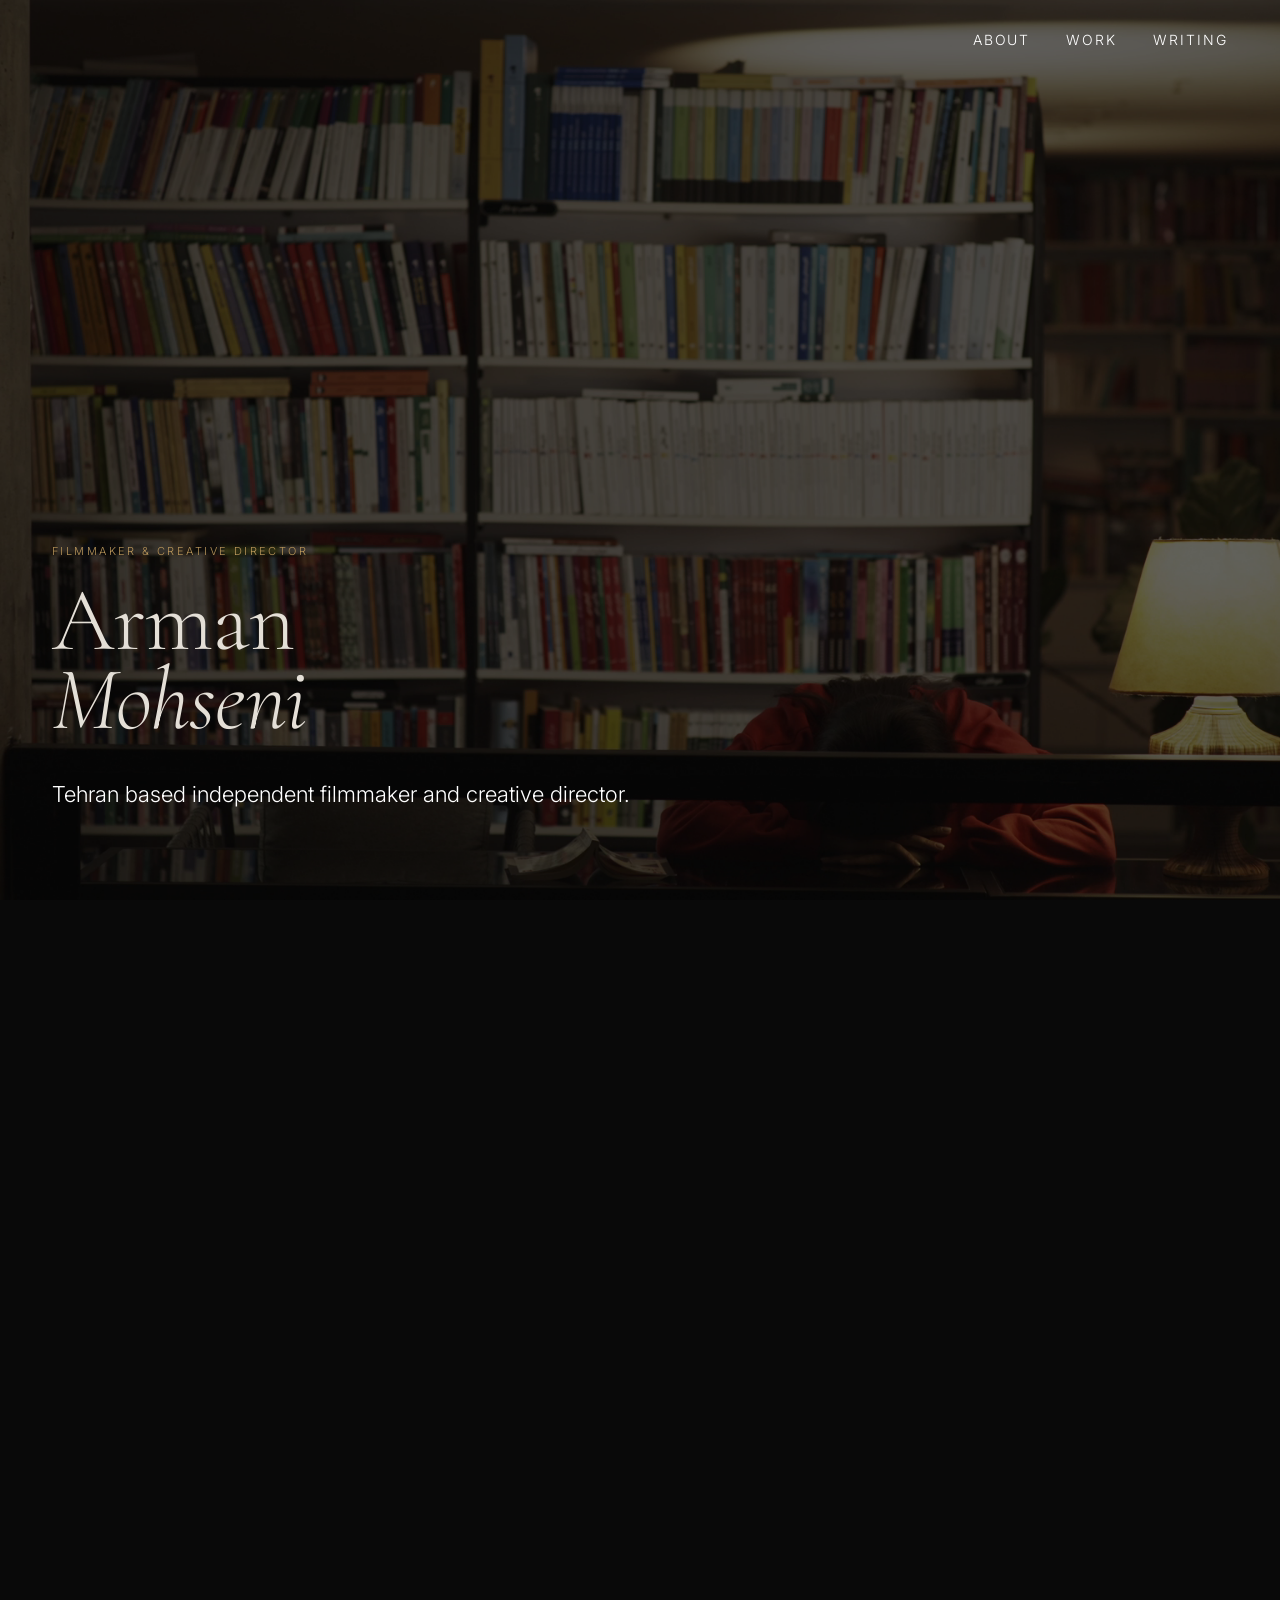
==== index.html @ c13696bd "Temporary portfolio preview (same look as WP theme)" ====
<!DOCTYPE html>
<html lang="en">
<head>
  <meta charset="UTF-8" />
  <meta name="viewport" content="width=device-width, initial-scale=1.0" />
  <title>Arman Mohseni</title>
  <link rel="preconnect" href="https://fonts.googleapis.com" />
  <link href="https://fonts.googleapis.com/css2?family=Cormorant+Garamond:ital,wght@0,300;0,400;1,300;1,400&family=Inter:wght@300;400&display=swap" rel="stylesheet" />
  <link rel="stylesheet" href="style.css">
</head>
<body>

  <!-- NAV -->
  <nav>
   <a class='nav-logo' href='/' id='home-link'>Home</a>
    <ul class="nav-links">
      <li><a href="#about">About</a></li>
      <li><a href="#work">Work</a></li>
      <li><a href="https://fleetingdigital.substack.com/" target="_blank">Writing</a></li>
    </ul>
  </nav>

  <!-- HERO -->
  <header class="hero">
    <p class="hero-eyebrow">Filmmaker &amp; Creative Director</p>
    <h1 class="hero-name">Arman<br><em>Mohseni</em></h1>
    <p class="hero-sub"> Tehran based independent filmmaker and creative director. </p>
  </header>

  <hr class="divider" />

  <!-- ABOUT -->
  <section id="about">
  <p class="section-label">About</p>
  <div class="about-inner">
    <div class="about-left">
      <p class="about-text reveal">
        Arman Mohseni (Tehran, 1997) is an Iranian filmmaker whose works explore themes of memory, uncertainty, and collective anxiety. His films often drift between the real and the imagined, reflecting a quiet disorientation that echoes both personal and societal unease. Alongside his film work, he directs for brands and artists seeking a similar visual language.
      </p>
      <div class="about-details reveal">
        <div>
          <p class="detail-label">Based</p>
          <p class="detail-value">Tehran</p>
        </div>
        <div>
          <p class="detail-label">Disciplines</p>
          <p class="detail-value">Film · Creative Direction · Visual Identity</p>
        </div>
        <div>
          <p class="detail-label">Contact</p>
          <p class="detail-value">mohseniiarman@gmail.com</p>
        </div>
      </div>
    </div>
    <div class="about-right">
      <img src="images/portrait.webp" alt="Arman Mohseni" class="about-portrait" />
    </div>
  </div>
</section>

  <hr class="divider" />

  <!-- WORK -->
  <section id="work">
    <p class="section-label">Work</p>

    <!-- FILMS -->
    <p class="sub-label">Films</p>
    <div class="film-grid">

      <a class='film-card reveal' href='/films/a-cat-escaped'>
        <div class="film-thumb ">
         <img src="images/acat.png" alt="Film Title" />
        </div>
        <div class="film-info">
          <span class="film-title">A Cat Escaped</span>
          <span class="film-meta">2025 — Short Film</span>
        </div>
      </a>

      <a class='film-card reveal' href='/films/stockholm'>
        <div class="film-thumb">
          <img src="images/stockholm.png" alt="Film Title" />
        </div>
        <div class="film-info">
          <span class="film-title">Stockholm</span>
          <span class="film-eta">2021 — Short Film</span>
        </div>
      </a>

      <a class='film-card reveal' href='/films/detective'>
        <div class="film-thumb">
          <img src="images/otherside.png" alt="Film Title" />
        </div>
        <div class="film-info">
          <span class="film-title">Other Side of The Earth</span>
          <span class="film-meta">2023 — Short Film</span>
        </div>
      </a>


  <script>
    const reveals = document.querySelectorAll('.reveal');
    const observer = new IntersectionObserver(entries => {
      entries.forEach(entry => {
        if (entry.isIntersecting) entry.target.classList.add('visible');
      });
    }, { threshold: 0.1 });
    reveals.forEach(el => observer.observe(el));
  </script>
<script>
  const homeLink = document.getElementById('home-link');

  function updateHomeLink() {
    const hash = window.location.hash;
    if (hash === '#about' || hash === '#work') {
      homeLink.style.display = 'block';
    } else {
      homeLink.style.display = 'none';
    }
  }

  updateHomeLink();
  window.addEventListener('hashchange', updateHomeLink);
</script>
</body>
</html>
---- style.css ----
*, *::before, *::after { box-sizing: border-box; margin: 0; padding: 0; }

    :root {
      --bg:      #090909;
      --text:    #E4DFD7;
      --muted:   #525252;
      --accent:  #B8955A;
      --border:  #1A1A1A;
    }

    html { scroll-behavior: smooth; }

    body {
      background: var(--bg);
      color: var(--text);
      font-family: 'Inter', sans-serif;
      font-weight: 300;
      font-size: 14px;
      line-height: 1.65;
      -webkit-font-smoothing: antialiased;
    }

    /* ─── NAV ─── */
    nav {
      position: fixed;
      top: 0; left: 0; right: 0;
      z-index: 100;
      display: flex;
      justify-content: space-between;
      align-items: center;
      padding: 28px 52px;
    }

    .nav-logo {
      font-family: 'Cormorant Garamond', serif;
      font-size: 17px;
      font-weight: 300;
      letter-spacing: 0.15em;
      color: var(--text);
      text-decoration: none;
    }

    .nav-links {
      display: flex;
      gap: 36px;
      list-style: none;
    }

    .nav-links a {
      color: var(--muted);
      text-decoration: none;
      font-size: 11px;
      letter-spacing: 0.14em;
      text-transform: uppercase;
      transition: color 0.25s;
    }

    .nav-links a:hover { color: var(--text); }

    /* ─── HERO ─── */
    .hero {
      height: 100vh;
      display: flex;
      flex-direction: column;
      justify-content: flex-end;
      padding: 0 52px 88px;
    }

    .hero-eyebrow {
      font-size: 11px;
      letter-spacing: 0.22em;
      text-transform: uppercase;
      color: var(--accent);
      margin-bottom: 22px;
      opacity: 0;
      animation: fadeUp 1s 0.2s forwards;
    }

    .hero-name {
      font-family: 'Cormorant Garamond', serif;
      font-size: clamp(68px, 11vw, 128px);
      font-weight: 300;
      line-height: 0.88;
      letter-spacing: -0.01em;
      opacity: 0;
      animation: fadeUp 1s 0.4s forwards;
    }

    .hero-name em {
      font-style: italic;
    }

    .hero-sub {
      margin-top: 36px;
      font-size: 13px;
      color: var(--muted);
      max-width: 340px;
      opacity: 0;
      animation: fadeUp 1s 0.65s forwards;
    }

    @keyframes fadeUp {
      from { opacity: 0; transform: translateY(20px); }
      to   { opacity: 1; transform: translateY(0); }
    }

    /* ─── DIVIDER ─── */
    .divider {
      border: none;
      border-top: 1px solid var(--border);
      margin: 0 52px;
    }

    /* ─── SECTIONS ─── */
    section {
      padding: 110px 52px;
      max-width: 1160px;
      margin: 0 auto;
    }

    .section-label {
      font-size: 10px;
      letter-spacing: 0.22em;
      text-transform: uppercase;
      color: var(--muted);
      margin-bottom: 56px;
      display: flex;
      align-items: center;
      gap: 14px;
    }

    .section-label::after {
      content: '';
      display: block;
      height: 1px;
      width: 36px;
      background: var(--border);
    }

    /* ─── ABOUT ─── */
    .about-text {
      font-family: 'Cormorant Garamond', serif;
      font-size: clamp(22px, 2.8vw, 33px);
      font-weight: 300;
      line-height: 1.55;
      max-width: 740px;
      color: var(--text);
    }

    .about-details {
      margin-top: 64px;
      padding-top: 40px;
      border-top: 1px solid var(--border);
      display: grid;
      grid-template-columns: repeat(3, 1fr);
      gap: 40px;
    }

    .detail-label {
      font-size: 10px;
      letter-spacing: 0.16em;
      text-transform: uppercase;
      color: var(--muted);
      margin-bottom: 8px;
    }

    .detail-value {
      font-size: 14px;
      color: var(--text);
    }

    /* ─── PROJECTS ─── */
    .sub-label {
      font-size: 10px;
      letter-spacing: 0.22em;
      text-transform: uppercase;
      color: var(--accent);
      margin-bottom: 28px;
    }

    /* Films — 2-col, 16:9 */
    .film-grid {
      display: grid;
      grid-template-columns: 1fr 1fr;
      gap: 2px;
      margin-bottom: 72px;
    }

    .film-card { cursor: pointer; }

    .film-thumb {
      aspect-ratio: 16 / 9;
      background: var(--border);
      overflow: hidden;
      position: relative;
    }

    .film-thumb img {
      width: 100%; height: 100%;
      object-fit: cover;
      display: block;
      filter: grayscale(25%);
      transition: transform 0.55s ease, filter 0.3s;
    }

    /* placeholder cross */
    .film-thumb.empty::after {
      content: '';
      position: absolute;
      inset: 0;
      background: repeating-linear-gradient(
        45deg,
        transparent,
        transparent 20px,
        #111 20px,
        #111 21px
      );
      opacity: 0.18;
    }

    .film-card:hover .film-thumb img { transform: scale(1.04); filter: grayscale(0%); }

    .film-info {
      padding: 14px 0 32px;
      display: flex;
      justify-content: space-between;
      align-items: baseline;
    }

    .film-title {
      font-family: 'Cormorant Garamond', serif;
      font-size: 19px;
      font-weight: 400;
    }

    .film-meta {
      font-size: 11px;
      color: var(--muted);
      letter-spacing: 0.06em;
    }

    /* Direction — 3-col, 4:3 */
    .dir-grid {
      display: grid;
      grid-template-columns: repeat(3, 1fr);
      gap: 2px;
    }

    .dir-card { cursor: pointer; }

    .dir-thumb {
      aspect-ratio: 4 / 3;
      background: var(--border);
      overflow: hidden;
      position: relative;
    }

    .dir-thumb img {
      width: 100%; height: 100%;
      object-fit: cover;
      display: block;
      filter: grayscale(30%);
      transition: transform 0.55s ease, filter 0.3s;
    }

    .dir-thumb.empty::after {
      content: '';
      position: absolute;
      inset: 0;
      background: repeating-linear-gradient(
        -45deg,
        transparent,
        transparent 18px,
        #111 18px,
        #111 19px
      );
      opacity: 0.15;
    }

    .dir-card:hover .dir-thumb img { transform: scale(1.04); filter: grayscale(0%); }

    .dir-info { padding: 13px 0 28px; }

    .dir-title {
      font-family: 'Cormorant Garamond', serif;
      font-size: 17px;
      font-weight: 400;
      margin-bottom: 3px;
    }

    .dir-meta {
      font-size: 11px;
      color: var(--muted);
      letter-spacing: 0.06em;
    }

    /* ─── FOOTER ─── */
    footer {
      border-top: 1px solid var(--border);
      padding: 48px 52px;
      display: flex;
      justify-content: space-between;
      align-items: center;
    }

    .footer-copy {
      font-family: 'Cormorant Garamond', serif;
      font-size: 14px;
      color: var(--muted);
    }

    .footer-links {
      display: flex;
      gap: 28px;
    }

    .footer-links a {
      font-size: 11px;
      letter-spacing: 0.12em;
      text-transform: uppercase;
      color: var(--muted);
      text-decoration: none;
      transition: color 0.2s;
    }

    .footer-links a:hover { color: var(--text); }

    /* ─── SCROLL REVEAL ─── */
    .reveal {
      opacity: 0;
      transform: translateY(22px);
      transition: opacity 0.75s ease, transform 0.75s ease;
    }
    .reveal.visible { opacity: 1; transform: none; }

    /* ─── MOBILE ─── */
    @media (max-width: 720px) {
      nav { padding: 20px 24px; }
      .nav-links { display: none; }
      .hero { padding: 0 24px 64px; }
      section { padding: 80px 24px; }
      .divider { margin: 0 24px; }
      .about-details { grid-template-columns: 1fr; }
      .film-grid { grid-template-columns: 1fr; gap: 32px; }
      .dir-grid  { grid-template-columns: 1fr 1fr; }
      footer { padding: 40px 24px; flex-direction: column; gap: 20px; text-align: center; }
    }
    /* Name size */
.hero-name {
  font-size: clamp(48px, 7vw, 90px);
}

/* Nav links */
.nav-links a {
  color: #FFFFFF;
  font-size: 14px;
  text-decoration: none;
}

.nav-links a:hover {
  color: #FFFFFF;
  text-decoration: underline;
  text-underline-offset: 5px;
}

/* Tagline */
.hero-sub {
  font-size: 22px;
  color: #FFFFFF;
  max-width: 600px;
}
.hero {
  background-image: url('images/background2.png');
  background-size: cover;
  background-position: center;
  background-repeat: no-repeat;
}
#about .section-label {
  color: #FFFFFF;
  font-size: 16px;
  letter-spacing: 0.22em;
}
#about .detail-label {
  font-size: 13px;
}

#about .detail-value {
  font-size: 17px;
}
#about .detail-label {
  color: var(--accent);
}
/* Work section scrollable */
#work {
  height: 100vh;
  overflow-y: scroll;
}

/* Work header white and larger */
#work .section-label {
  color: #FFFFFF;
  font-size: 16px;
  letter-spacing: 0.22em;
}

/* Sub labels (Films / Direction) larger */
#work .sub-label {
  font-size: 14px;
}

/* Film title larger */
#work .film-title {
  font-size: 24px;
}

/* Film meta larger */
#work .film-meta {
  font-size: 13px;
}

/* Direction title larger */
#work .dir-title {
  font-size: 21px;
}

/* Direction meta larger */
#work .dir-meta {
  font-size: 13px;
}
/* Lock homepage and about, allow work to scroll */
html, body {
  overflow: hidden;
  height: 100%;
}

#about {
  height: 100vh;
  overflow: hidden;
}

#work {
  height: 100vh;
  overflow-y: auto;
  scrollbar-width: none;
  -ms-overflow-style: none;
}

#work::-webkit-scrollbar {
  display: none;
}
.film-card, .dir-card {
  text-decoration: none;
  color: inherit;
  display: block;
}
.film-grid {
  gap: 32px;
}

.dir-grid {
  gap: 32px;
}
#about {
  height: 100vh;
  overflow: hidden;
  padding: 110px 52px;
}

.about-inner {
  display: grid;
  grid-template-columns: 1fr 1fr;
  gap: 80px;
  align-items: center;
  height: 100%;
}

.about-portrait {
  width: 100%;
  height: 70vh;
  object-fit: cover;
  object-position: center 10%;
  filter: grayscale(100%);
}
.about-text {
  font-size: 22px;
}
* {
  outline: none;
}

#work {
  border: none;
}

.film-card, .dir-card {
  outline: none;
  border: none;
}
#home-link {
  display: none;
}
nav {
  justify-content: flex-end;
}

#home-link {
  margin-right: auto;
}
#home-link {
  font-family: 'Inter', sans-serif;
  font-size: 11px;
  letter-spacing: 0.14em;
  text-transform: uppercase;
  color: #FFFFFF;
  text-decoration: none;
}

#home-link:hover {
  text-decoration: underline;
  text-underline-offset: 5px;
}
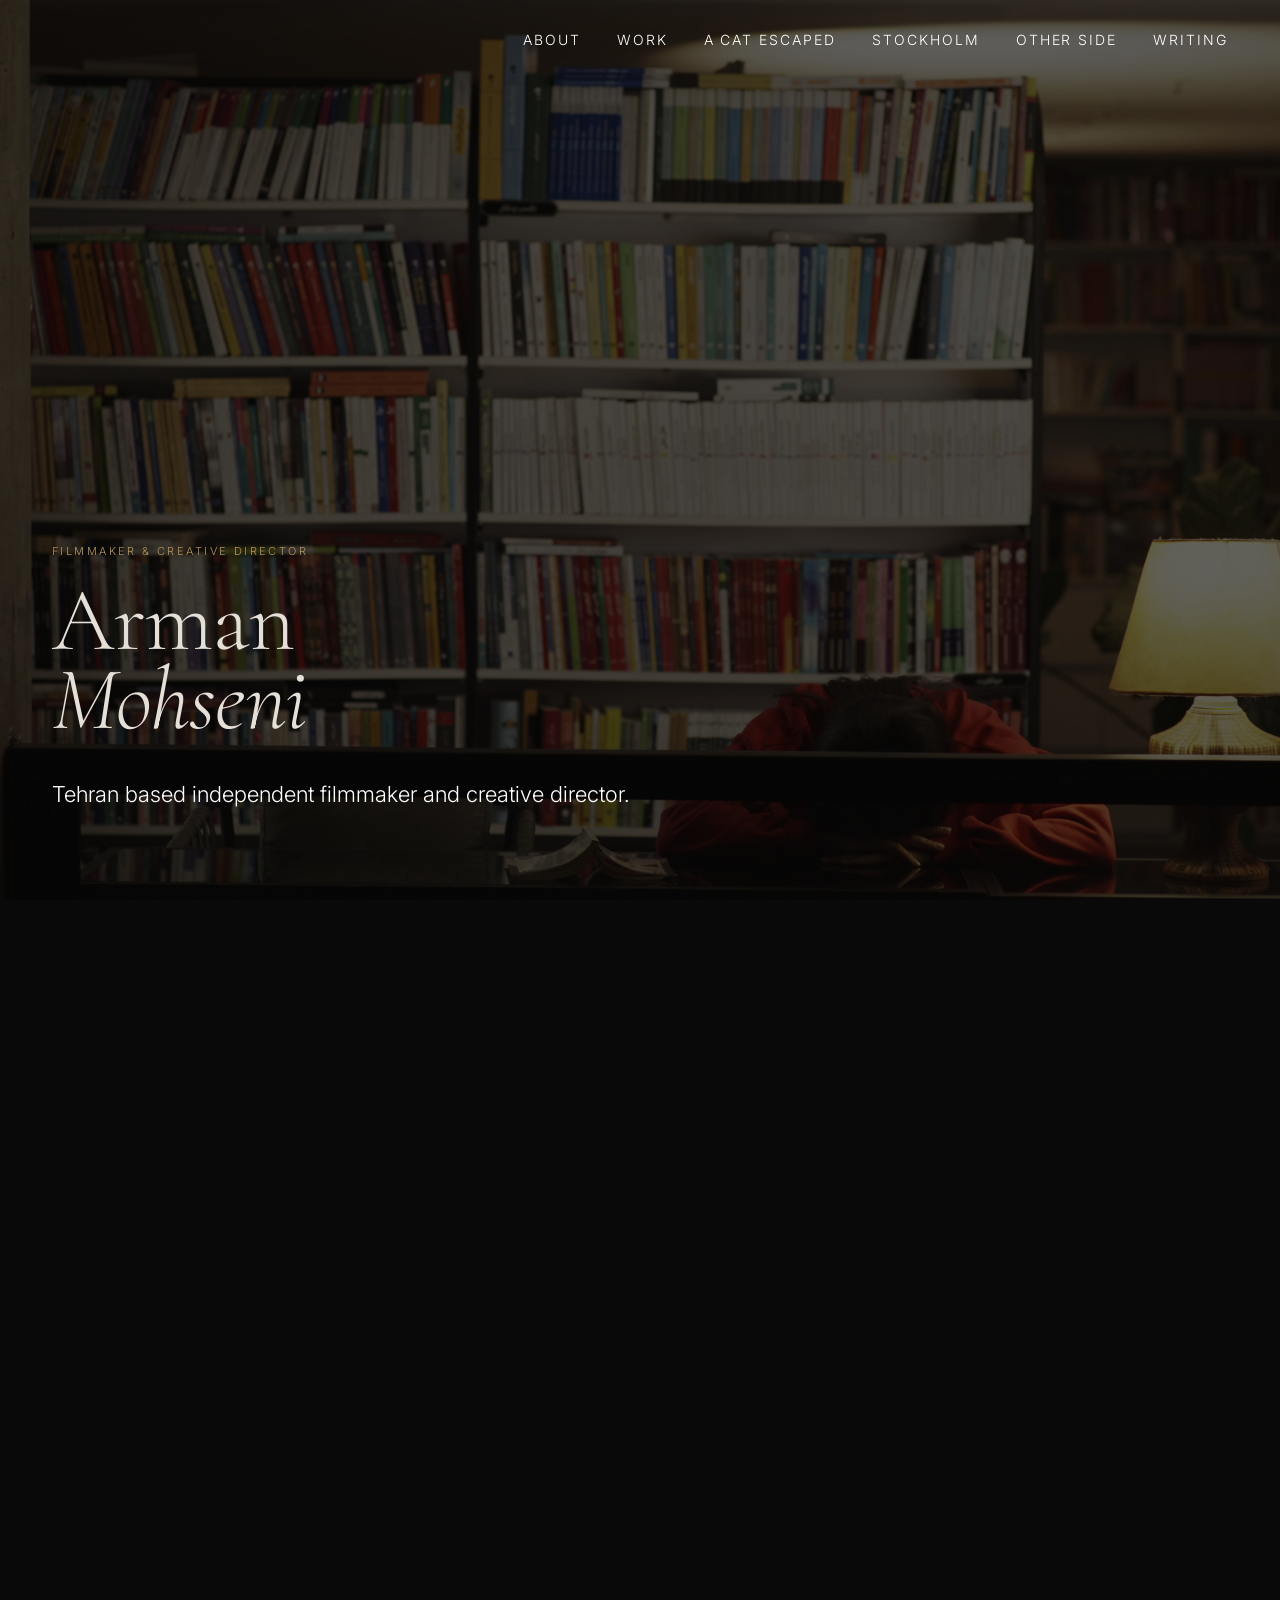
==== commit 7ae5a59d: "Fix preview: show all sections, film pages in nav, relative links" ====
--- a/index.html
+++ b/index.html
@@ -16,6 +16,9 @@
     <ul class="nav-links">
       <li><a href="#about">About</a></li>
       <li><a href="#work">Work</a></li>
+      <li><a href="films/a-cat-escaped/">A Cat Escaped</a></li>
+      <li><a href="films/stockholm/">Stockholm</a></li>
+      <li><a href="films/detective/">Other Side</a></li>
       <li><a href="https://fleetingdigital.substack.com/" target="_blank">Writing</a></li>
     </ul>
   </nav>
@@ -68,7 +71,7 @@
     <p class="sub-label">Films</p>
     <div class="film-grid">
 
-      <a class='film-card reveal' href='/films/a-cat-escaped'>
+      <a class='film-card reveal' href='films/a-cat-escaped/'>
         <div class="film-thumb ">
          <img src="images/acat.png" alt="Film Title" />
         </div>
@@ -78,7 +81,7 @@
         </div>
       </a>
 
-      <a class='film-card reveal' href='/films/stockholm'>
+      <a class='film-card reveal' href='films/stockholm/'>
         <div class="film-thumb">
           <img src="images/stockholm.png" alt="Film Title" />
         </div>
@@ -88,7 +91,7 @@
         </div>
       </a>
 
-      <a class='film-card reveal' href='/films/detective'>
+      <a class='film-card reveal' href='films/detective/'>
         <div class="film-thumb">
           <img src="images/otherside.png" alt="Film Title" />
         </div>
@@ -98,6 +101,8 @@
         </div>
       </a>
 
+    </div>
+  </section>
 
   <script>
     const reveals = document.querySelectorAll('.reveal');
--- a/style.css
+++ b/style.css
@@ -1,522 +1,525 @@
-
-    *, *::before, *::after { box-sizing: border-box; margin: 0; padding: 0; }
-
-    :root {
-      --bg:      #090909;
-      --text:    #E4DFD7;
-      --muted:   #525252;
-      --accent:  #B8955A;
-      --border:  #1A1A1A;
-    }
-
-    html { scroll-behavior: smooth; }
-
-    body {
-      background: var(--bg);
-      color: var(--text);
-      font-family: 'Inter', sans-serif;
-      font-weight: 300;
-      font-size: 14px;
-      line-height: 1.65;
-      -webkit-font-smoothing: antialiased;
-    }
-
-    /* ─── NAV ─── */
-    nav {
-      position: fixed;
-      top: 0; left: 0; right: 0;
-      z-index: 100;
-      display: flex;
-      justify-content: space-between;
-      align-items: center;
-      padding: 28px 52px;
-    }
-
-    .nav-logo {
-      font-family: 'Cormorant Garamond', serif;
-      font-size: 17px;
-      font-weight: 300;
-      letter-spacing: 0.15em;
-      color: var(--text);
-      text-decoration: none;
-    }
-
-    .nav-links {
-      display: flex;
-      gap: 36px;
-      list-style: none;
-    }
-
-    .nav-links a {
-      color: var(--muted);
-      text-decoration: none;
-      font-size: 11px;
-      letter-spacing: 0.14em;
-      text-transform: uppercase;
-      transition: color 0.25s;
-    }
-
-    .nav-links a:hover { color: var(--text); }
-
-    /* ─── HERO ─── */
-    .hero {
-      height: 100vh;
-      display: flex;
-      flex-direction: column;
-      justify-content: flex-end;
-      padding: 0 52px 88px;
-    }
-
-    .hero-eyebrow {
-      font-size: 11px;
-      letter-spacing: 0.22em;
-      text-transform: uppercase;
-      color: var(--accent);
-      margin-bottom: 22px;
-      opacity: 0;
-      animation: fadeUp 1s 0.2s forwards;
-    }
-
-    .hero-name {
-      font-family: 'Cormorant Garamond', serif;
-      font-size: clamp(68px, 11vw, 128px);
-      font-weight: 300;
-      line-height: 0.88;
-      letter-spacing: -0.01em;
-      opacity: 0;
-      animation: fadeUp 1s 0.4s forwards;
-    }
-
-    .hero-name em {
-      font-style: italic;
-    }
-
-    .hero-sub {
-      margin-top: 36px;
-      font-size: 13px;
-      color: var(--muted);
-      max-width: 340px;
-      opacity: 0;
-      animation: fadeUp 1s 0.65s forwards;
-    }
-
-    @keyframes fadeUp {
-      from { opacity: 0; transform: translateY(20px); }
-      to   { opacity: 1; transform: translateY(0); }
-    }
-
-    /* ─── DIVIDER ─── */
-    .divider {
-      border: none;
-      border-top: 1px solid var(--border);
-      margin: 0 52px;
-    }
-
-    /* ─── SECTIONS ─── */
-    section {
-      padding: 110px 52px;
-      max-width: 1160px;
-      margin: 0 auto;
-    }
-
-    .section-label {
-      font-size: 10px;
-      letter-spacing: 0.22em;
-      text-transform: uppercase;
-      color: var(--muted);
-      margin-bottom: 56px;
-      display: flex;
-      align-items: center;
-      gap: 14px;
-    }
-
-    .section-label::after {
-      content: '';
-      display: block;
-      height: 1px;
-      width: 36px;
-      background: var(--border);
-    }
-
-    /* ─── ABOUT ─── */
-    .about-text {
-      font-family: 'Cormorant Garamond', serif;
-      font-size: clamp(22px, 2.8vw, 33px);
-      font-weight: 300;
-      line-height: 1.55;
-      max-width: 740px;
-      color: var(--text);
-    }
-
-    .about-details {
-      margin-top: 64px;
-      padding-top: 40px;
-      border-top: 1px solid var(--border);
-      display: grid;
-      grid-template-columns: repeat(3, 1fr);
-      gap: 40px;
-    }
-
-    .detail-label {
-      font-size: 10px;
-      letter-spacing: 0.16em;
-      text-transform: uppercase;
-      color: var(--muted);
-      margin-bottom: 8px;
-    }
-
-    .detail-value {
-      font-size: 14px;
-      color: var(--text);
-    }
-
-    /* ─── PROJECTS ─── */
-    .sub-label {
-      font-size: 10px;
-      letter-spacing: 0.22em;
-      text-transform: uppercase;
-      color: var(--accent);
-      margin-bottom: 28px;
-    }
-
-    /* Films — 2-col, 16:9 */
-    .film-grid {
-      display: grid;
-      grid-template-columns: 1fr 1fr;
-      gap: 2px;
-      margin-bottom: 72px;
-    }
-
-    .film-card { cursor: pointer; }
-
-    .film-thumb {
-      aspect-ratio: 16 / 9;
-      background: var(--border);
-      overflow: hidden;
-      position: relative;
-    }
-
-    .film-thumb img {
-      width: 100%; height: 100%;
-      object-fit: cover;
-      display: block;
-      filter: grayscale(25%);
-      transition: transform 0.55s ease, filter 0.3s;
-    }
-
-    /* placeholder cross */
-    .film-thumb.empty::after {
-      content: '';
-      position: absolute;
-      inset: 0;
-      background: repeating-linear-gradient(
-        45deg,
-        transparent,
-        transparent 20px,
-        #111 20px,
-        #111 21px
-      );
-      opacity: 0.18;
-    }
-
-    .film-card:hover .film-thumb img { transform: scale(1.04); filter: grayscale(0%); }
-
-    .film-info {
-      padding: 14px 0 32px;
-      display: flex;
-      justify-content: space-between;
-      align-items: baseline;
-    }
-
-    .film-title {
-      font-family: 'Cormorant Garamond', serif;
-      font-size: 19px;
-      font-weight: 400;
-    }
-
-    .film-meta {
-      font-size: 11px;
-      color: var(--muted);
-      letter-spacing: 0.06em;
-    }
-
-    /* Direction — 3-col, 4:3 */
-    .dir-grid {
-      display: grid;
-      grid-template-columns: repeat(3, 1fr);
-      gap: 2px;
-    }
-
-    .dir-card { cursor: pointer; }
-
-    .dir-thumb {
-      aspect-ratio: 4 / 3;
-      background: var(--border);
-      overflow: hidden;
-      position: relative;
-    }
-
-    .dir-thumb img {
-      width: 100%; height: 100%;
-      object-fit: cover;
-      display: block;
-      filter: grayscale(30%);
-      transition: transform 0.55s ease, filter 0.3s;
-    }
-
-    .dir-thumb.empty::after {
-      content: '';
-      position: absolute;
-      inset: 0;
-      background: repeating-linear-gradient(
-        -45deg,
-        transparent,
-        transparent 18px,
-        #111 18px,
-        #111 19px
-      );
-      opacity: 0.15;
-    }
-
-    .dir-card:hover .dir-thumb img { transform: scale(1.04); filter: grayscale(0%); }
-
-    .dir-info { padding: 13px 0 28px; }
-
-    .dir-title {
-      font-family: 'Cormorant Garamond', serif;
-      font-size: 17px;
-      font-weight: 400;
-      margin-bottom: 3px;
-    }
-
-    .dir-meta {
-      font-size: 11px;
-      color: var(--muted);
-      letter-spacing: 0.06em;
-    }
-
-    /* ─── FOOTER ─── */
-    footer {
-      border-top: 1px solid var(--border);
-      padding: 48px 52px;
-      display: flex;
-      justify-content: space-between;
-      align-items: center;
-    }
-
-    .footer-copy {
-      font-family: 'Cormorant Garamond', serif;
-      font-size: 14px;
-      color: var(--muted);
-    }
-
-    .footer-links {
-      display: flex;
-      gap: 28px;
-    }
-
-    .footer-links a {
-      font-size: 11px;
-      letter-spacing: 0.12em;
-      text-transform: uppercase;
-      color: var(--muted);
-      text-decoration: none;
-      transition: color 0.2s;
-    }
-
-    .footer-links a:hover { color: var(--text); }
-
-    /* ─── SCROLL REVEAL ─── */
-    .reveal {
-      opacity: 0;
-      transform: translateY(22px);
-      transition: opacity 0.75s ease, transform 0.75s ease;
-    }
-    .reveal.visible { opacity: 1; transform: none; }
-
-    /* ─── MOBILE ─── */
-    @media (max-width: 720px) {
-      nav { padding: 20px 24px; }
-      .nav-links { display: none; }
-      .hero { padding: 0 24px 64px; }
-      section { padding: 80px 24px; }
-      .divider { margin: 0 24px; }
-      .about-details { grid-template-columns: 1fr; }
-      .film-grid { grid-template-columns: 1fr; gap: 32px; }
-      .dir-grid  { grid-template-columns: 1fr 1fr; }
-      footer { padding: 40px 24px; flex-direction: column; gap: 20px; text-align: center; }
-    }
-    /* Name size */
-.hero-name {
-  font-size: clamp(48px, 7vw, 90px);
-}
-
-/* Nav links */
-.nav-links a {
-  color: #FFFFFF;
-  font-size: 14px;
-  text-decoration: none;
-}
-
-.nav-links a:hover {
-  color: #FFFFFF;
-  text-decoration: underline;
-  text-underline-offset: 5px;
-}
-
-/* Tagline */
-.hero-sub {
-  font-size: 22px;
-  color: #FFFFFF;
-  max-width: 600px;
-}
-.hero {
-  background-image: url('images/background2.png');
-  background-size: cover;
-  background-position: center;
-  background-repeat: no-repeat;
-}
-#about .section-label {
-  color: #FFFFFF;
-  font-size: 16px;
-  letter-spacing: 0.22em;
-}
-#about .detail-label {
-  font-size: 13px;
-}
-
-#about .detail-value {
-  font-size: 17px;
-}
-#about .detail-label {
-  color: var(--accent);
-}
-/* Work section scrollable */
-#work {
-  height: 100vh;
-  overflow-y: scroll;
-}
-
-/* Work header white and larger */
-#work .section-label {
-  color: #FFFFFF;
-  font-size: 16px;
-  letter-spacing: 0.22em;
-}
-
-/* Sub labels (Films / Direction) larger */
-#work .sub-label {
-  font-size: 14px;
-}
-
-/* Film title larger */
-#work .film-title {
-  font-size: 24px;
-}
-
-/* Film meta larger */
-#work .film-meta {
-  font-size: 13px;
-}
-
-/* Direction title larger */
-#work .dir-title {
-  font-size: 21px;
-}
-
-/* Direction meta larger */
-#work .dir-meta {
-  font-size: 13px;
-}
-/* Lock homepage and about, allow work to scroll */
-html, body {
-  overflow: hidden;
-  height: 100%;
-}
-
-#about {
-  height: 100vh;
-  overflow: hidden;
-}
-
-#work {
-  height: 100vh;
-  overflow-y: auto;
-  scrollbar-width: none;
-  -ms-overflow-style: none;
-}
-
-#work::-webkit-scrollbar {
-  display: none;
-}
-.film-card, .dir-card {
-  text-decoration: none;
-  color: inherit;
-  display: block;
-}
-.film-grid {
-  gap: 32px;
-}
-
-.dir-grid {
-  gap: 32px;
-}
-#about {
-  height: 100vh;
-  overflow: hidden;
-  padding: 110px 52px;
-}
-
-.about-inner {
-  display: grid;
-  grid-template-columns: 1fr 1fr;
-  gap: 80px;
-  align-items: center;
-  height: 100%;
-}
-
-.about-portrait {
-  width: 100%;
-  height: 70vh;
-  object-fit: cover;
-  object-position: center 10%;
-  filter: grayscale(100%);
-}
-.about-text {
-  font-size: 22px;
-}
-* {
-  outline: none;
-}
-
-#work {
-  border: none;
-}
-
-.film-card, .dir-card {
-  outline: none;
-  border: none;
-}
-#home-link {
-  display: none;
-}
-nav {
-  justify-content: flex-end;
-}
-
-#home-link {
-  margin-right: auto;
-}
-#home-link {
-  font-family: 'Inter', sans-serif;
-  font-size: 11px;
-  letter-spacing: 0.14em;
-  text-transform: uppercase;
-  color: #FFFFFF;
-  text-decoration: none;
-}
-
-#home-link:hover {
-  text-decoration: underline;
-  text-underline-offset: 5px;
-}+
+    *, *::before, *::after { box-sizing: border-box; margin: 0; padding: 0; }
+
+    :root {
+      --bg:      #090909;
+      --text:    #E4DFD7;
+      --muted:   #525252;
+      --accent:  #B8955A;
+      --border:  #1A1A1A;
+    }
+
+    html { scroll-behavior: smooth; }
+
+    body {
+      background: var(--bg);
+      color: var(--text);
+      font-family: 'Inter', sans-serif;
+      font-weight: 300;
+      font-size: 14px;
+      line-height: 1.65;
+      -webkit-font-smoothing: antialiased;
+    }
+
+    /* ─── NAV ─── */
+    nav {
+      position: fixed;
+      top: 0; left: 0; right: 0;
+      z-index: 100;
+      display: flex;
+      justify-content: space-between;
+      align-items: center;
+      padding: 28px 52px;
+    }
+
+    .nav-logo {
+      font-family: 'Cormorant Garamond', serif;
+      font-size: 17px;
+      font-weight: 300;
+      letter-spacing: 0.15em;
+      color: var(--text);
+      text-decoration: none;
+    }
+
+    .nav-links {
+      display: flex;
+      gap: 36px;
+      list-style: none;
+    }
+
+    .nav-links a {
+      color: var(--muted);
+      text-decoration: none;
+      font-size: 11px;
+      letter-spacing: 0.14em;
+      text-transform: uppercase;
+      transition: color 0.25s;
+    }
+
+    .nav-links a:hover { color: var(--text); }
+
+    /* ─── HERO ─── */
+    .hero {
+      height: 100vh;
+      display: flex;
+      flex-direction: column;
+      justify-content: flex-end;
+      padding: 0 52px 88px;
+    }
+
+    .hero-eyebrow {
+      font-size: 11px;
+      letter-spacing: 0.22em;
+      text-transform: uppercase;
+      color: var(--accent);
+      margin-bottom: 22px;
+      opacity: 0;
+      animation: fadeUp 1s 0.2s forwards;
+    }
+
+    .hero-name {
+      font-family: 'Cormorant Garamond', serif;
+      font-size: clamp(68px, 11vw, 128px);
+      font-weight: 300;
+      line-height: 0.88;
+      letter-spacing: -0.01em;
+      opacity: 0;
+      animation: fadeUp 1s 0.4s forwards;
+    }
+
+    .hero-name em {
+      font-style: italic;
+    }
+
+    .hero-sub {
+      margin-top: 36px;
+      font-size: 13px;
+      color: var(--muted);
+      max-width: 340px;
+      opacity: 0;
+      animation: fadeUp 1s 0.65s forwards;
+    }
+
+    @keyframes fadeUp {
+      from { opacity: 0; transform: translateY(20px); }
+      to   { opacity: 1; transform: translateY(0); }
+    }
+
+    /* ─── DIVIDER ─── */
+    .divider {
+      border: none;
+      border-top: 1px solid var(--border);
+      margin: 0 52px;
+    }
+
+    /* ─── SECTIONS ─── */
+    section {
+      padding: 110px 52px;
+      max-width: 1160px;
+      margin: 0 auto;
+    }
+
+    .section-label {
+      font-size: 10px;
+      letter-spacing: 0.22em;
+      text-transform: uppercase;
+      color: var(--muted);
+      margin-bottom: 56px;
+      display: flex;
+      align-items: center;
+      gap: 14px;
+    }
+
+    .section-label::after {
+      content: '';
+      display: block;
+      height: 1px;
+      width: 36px;
+      background: var(--border);
+    }
+
+    /* ─── ABOUT ─── */
+    .about-text {
+      font-family: 'Cormorant Garamond', serif;
+      font-size: clamp(22px, 2.8vw, 33px);
+      font-weight: 300;
+      line-height: 1.55;
+      max-width: 740px;
+      color: var(--text);
+    }
+
+    .about-details {
+      margin-top: 64px;
+      padding-top: 40px;
+      border-top: 1px solid var(--border);
+      display: grid;
+      grid-template-columns: repeat(3, 1fr);
+      gap: 40px;
+    }
+
+    .detail-label {
+      font-size: 10px;
+      letter-spacing: 0.16em;
+      text-transform: uppercase;
+      color: var(--muted);
+      margin-bottom: 8px;
+    }
+
+    .detail-value {
+      font-size: 14px;
+      color: var(--text);
+    }
+
+    /* ─── PROJECTS ─── */
+    .sub-label {
+      font-size: 10px;
+      letter-spacing: 0.22em;
+      text-transform: uppercase;
+      color: var(--accent);
+      margin-bottom: 28px;
+    }
+
+    /* Films — 2-col, 16:9 */
+    .film-grid {
+      display: grid;
+      grid-template-columns: 1fr 1fr;
+      gap: 2px;
+      margin-bottom: 72px;
+    }
+
+    .film-card { cursor: pointer; }
+
+    .film-thumb {
+      aspect-ratio: 16 / 9;
+      background: var(--border);
+      overflow: hidden;
+      position: relative;
+    }
+
+    .film-thumb img {
+      width: 100%; height: 100%;
+      object-fit: cover;
+      display: block;
+      filter: grayscale(25%);
+      transition: transform 0.55s ease, filter 0.3s;
+    }
+
+    /* placeholder cross */
+    .film-thumb.empty::after {
+      content: '';
+      position: absolute;
+      inset: 0;
+      background: repeating-linear-gradient(
+        45deg,
+        transparent,
+        transparent 20px,
+        #111 20px,
+        #111 21px
+      );
+      opacity: 0.18;
+    }
+
+    .film-card:hover .film-thumb img { transform: scale(1.04); filter: grayscale(0%); }
+
+    .film-info {
+      padding: 14px 0 32px;
+      display: flex;
+      justify-content: space-between;
+      align-items: baseline;
+    }
+
+    .film-title {
+      font-family: 'Cormorant Garamond', serif;
+      font-size: 19px;
+      font-weight: 400;
+    }
+
+    .film-meta {
+      font-size: 11px;
+      color: var(--muted);
+      letter-spacing: 0.06em;
+    }
+
+    /* Direction — 3-col, 4:3 */
+    .dir-grid {
+      display: grid;
+      grid-template-columns: repeat(3, 1fr);
+      gap: 2px;
+    }
+
+    .dir-card { cursor: pointer; }
+
+    .dir-thumb {
+      aspect-ratio: 4 / 3;
+      background: var(--border);
+      overflow: hidden;
+      position: relative;
+    }
+
+    .dir-thumb img {
+      width: 100%; height: 100%;
+      object-fit: cover;
+      display: block;
+      filter: grayscale(30%);
+      transition: transform 0.55s ease, filter 0.3s;
+    }
+
+    .dir-thumb.empty::after {
+      content: '';
+      position: absolute;
+      inset: 0;
+      background: repeating-linear-gradient(
+        -45deg,
+        transparent,
+        transparent 18px,
+        #111 18px,
+        #111 19px
+      );
+      opacity: 0.15;
+    }
+
+    .dir-card:hover .dir-thumb img { transform: scale(1.04); filter: grayscale(0%); }
+
+    .dir-info { padding: 13px 0 28px; }
+
+    .dir-title {
+      font-family: 'Cormorant Garamond', serif;
+      font-size: 17px;
+      font-weight: 400;
+      margin-bottom: 3px;
+    }
+
+    .dir-meta {
+      font-size: 11px;
+      color: var(--muted);
+      letter-spacing: 0.06em;
+    }
+
+    /* ─── FOOTER ─── */
+    footer {
+      border-top: 1px solid var(--border);
+      padding: 48px 52px;
+      display: flex;
+      justify-content: space-between;
+      align-items: center;
+    }
+
+    .footer-copy {
+      font-family: 'Cormorant Garamond', serif;
+      font-size: 14px;
+      color: var(--muted);
+    }
+
+    .footer-links {
+      display: flex;
+      gap: 28px;
+    }
+
+    .footer-links a {
+      font-size: 11px;
+      letter-spacing: 0.12em;
+      text-transform: uppercase;
+      color: var(--muted);
+      text-decoration: none;
+      transition: color 0.2s;
+    }
+
+    .footer-links a:hover { color: var(--text); }
+
+    /* ─── SCROLL REVEAL ─── */
+    .reveal {
+      opacity: 0;
+      transform: translateY(22px);
+      transition: opacity 0.75s ease, transform 0.75s ease;
+    }
+    .reveal.visible { opacity: 1; transform: none; }
+
+    /* ─── MOBILE ─── */
+    @media (max-width: 720px) {
+      nav { padding: 20px 24px; }
+      .nav-links { display: none; }
+      .hero { padding: 0 24px 64px; }
+      section { padding: 80px 24px; }
+      .divider { margin: 0 24px; }
+      .about-details { grid-template-columns: 1fr; }
+      .film-grid { grid-template-columns: 1fr; gap: 32px; }
+      .dir-grid  { grid-template-columns: 1fr 1fr; }
+      footer { padding: 40px 24px; flex-direction: column; gap: 20px; text-align: center; }
+    }
+    /* Name size */
+.hero-name {
+  font-size: clamp(48px, 7vw, 90px);
+}
+
+/* Nav links */
+.nav-links a {
+  color: #FFFFFF;
+  font-size: 14px;
+  text-decoration: none;
+}
+
+.nav-links a:hover {
+  color: #FFFFFF;
+  text-decoration: underline;
+  text-underline-offset: 5px;
+}
+
+/* Tagline */
+.hero-sub {
+  font-size: 22px;
+  color: #FFFFFF;
+  max-width: 600px;
+}
+.hero {
+  background-image: url('images/background2.png');
+  background-size: cover;
+  background-position: center;
+  background-repeat: no-repeat;
+}
+#about .section-label {
+  color: #FFFFFF;
+  font-size: 16px;
+  letter-spacing: 0.22em;
+}
+#about .detail-label {
+  font-size: 13px;
+}
+
+#about .detail-value {
+  font-size: 17px;
+}
+#about .detail-label {
+  color: var(--accent);
+}
+/* Work section scrollable */
+#work {
+  height: 100vh;
+  overflow-y: scroll;
+}
+
+/* Work header white and larger */
+#work .section-label {
+  color: #FFFFFF;
+  font-size: 16px;
+  letter-spacing: 0.22em;
+}
+
+/* Sub labels (Films / Direction) larger */
+#work .sub-label {
+  font-size: 14px;
+}
+
+/* Film title larger */
+#work .film-title {
+  font-size: 24px;
+}
+
+/* Film meta larger */
+#work .film-meta {
+  font-size: 13px;
+}
+
+/* Direction title larger */
+#work .dir-title {
+  font-size: 21px;
+}
+
+/* Direction meta larger */
+#work .dir-meta {
+  font-size: 13px;
+}
+/* Lock homepage and about, allow work to scroll */
+html, body {
+  overflow: hidden;
+  height: 100%;
+}
+
+#about {
+  height: 100vh;
+  overflow: hidden;
+}
+
+#work {
+  height: 100vh;
+  overflow-y: auto;
+  scrollbar-width: none;
+  -ms-overflow-style: none;
+}
+
+#work::-webkit-scrollbar {
+  display: none;
+}
+.film-card, .dir-card {
+  text-decoration: none;
+  color: inherit;
+  display: block;
+}
+.film-grid {
+  gap: 32px;
+}
+
+.dir-grid {
+  gap: 32px;
+}
+#about {
+  height: 100vh;
+  overflow: hidden;
+  padding: 110px 52px;
+}
+
+.about-inner {
+  display: grid;
+  grid-template-columns: 1fr 1fr;
+  gap: 80px;
+  align-items: center;
+  height: 100%;
+}
+
+.about-portrait {
+  width: 100%;
+  height: 70vh;
+  object-fit: cover;
+  object-position: center 10%;
+  filter: grayscale(100%);
+}
+.about-text {
+  font-size: 22px;
+}
+* {
+  outline: none;
+}
+
+#work {
+  border: none;
+}
+
+.film-card, .dir-card {
+  outline: none;
+  border: none;
+}
+#home-link {
+  display: none;
+}
+nav {
+  justify-content: flex-end;
+}
+
+#home-link {
+  margin-right: auto;
+}
+#home-link {
+  font-family: 'Inter', sans-serif;
+  font-size: 11px;
+  letter-spacing: 0.14em;
+  text-transform: uppercase;
+  color: #FFFFFF;
+  text-decoration: none;
+}
+
+#home-link:hover {
+  text-decoration: underline;
+  text-underline-offset: 5px;
+}
+
+/* preview: always show */
+.reveal { opacity: 1 !important; transform: none !important; }
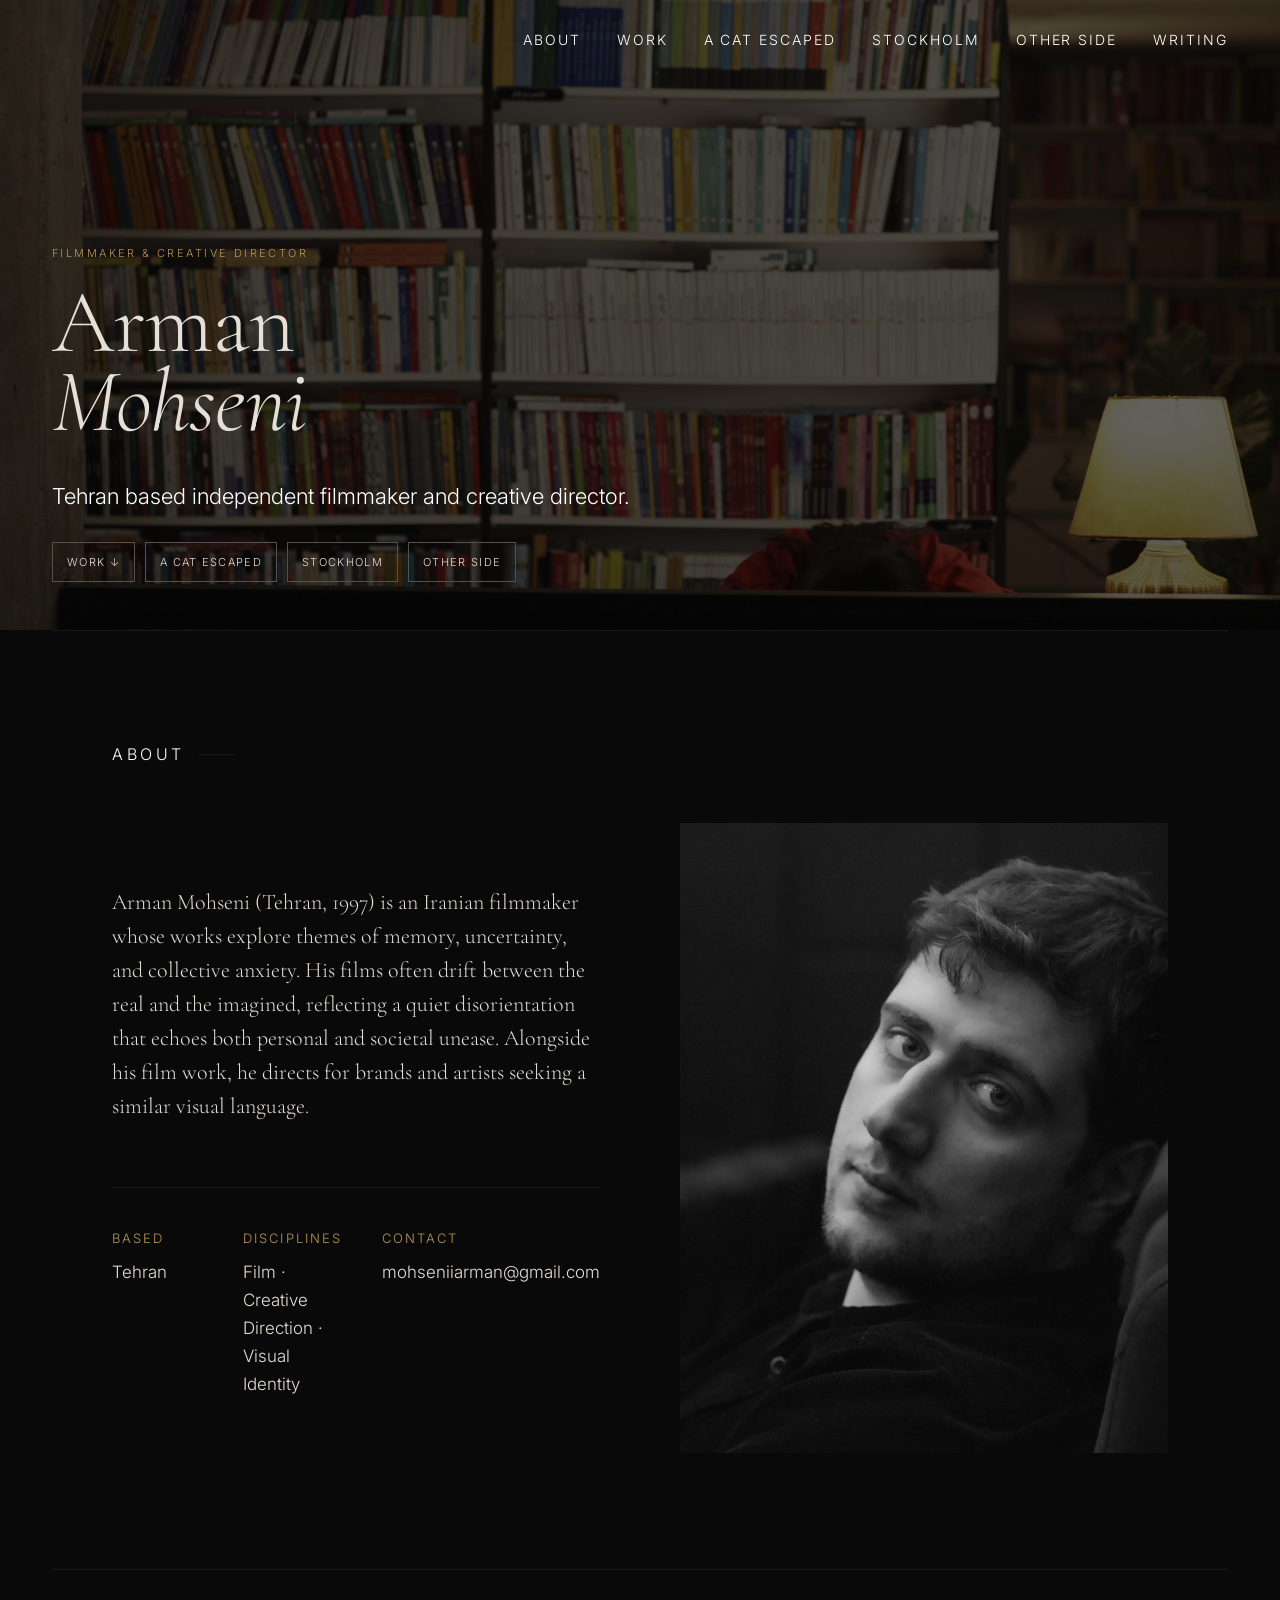
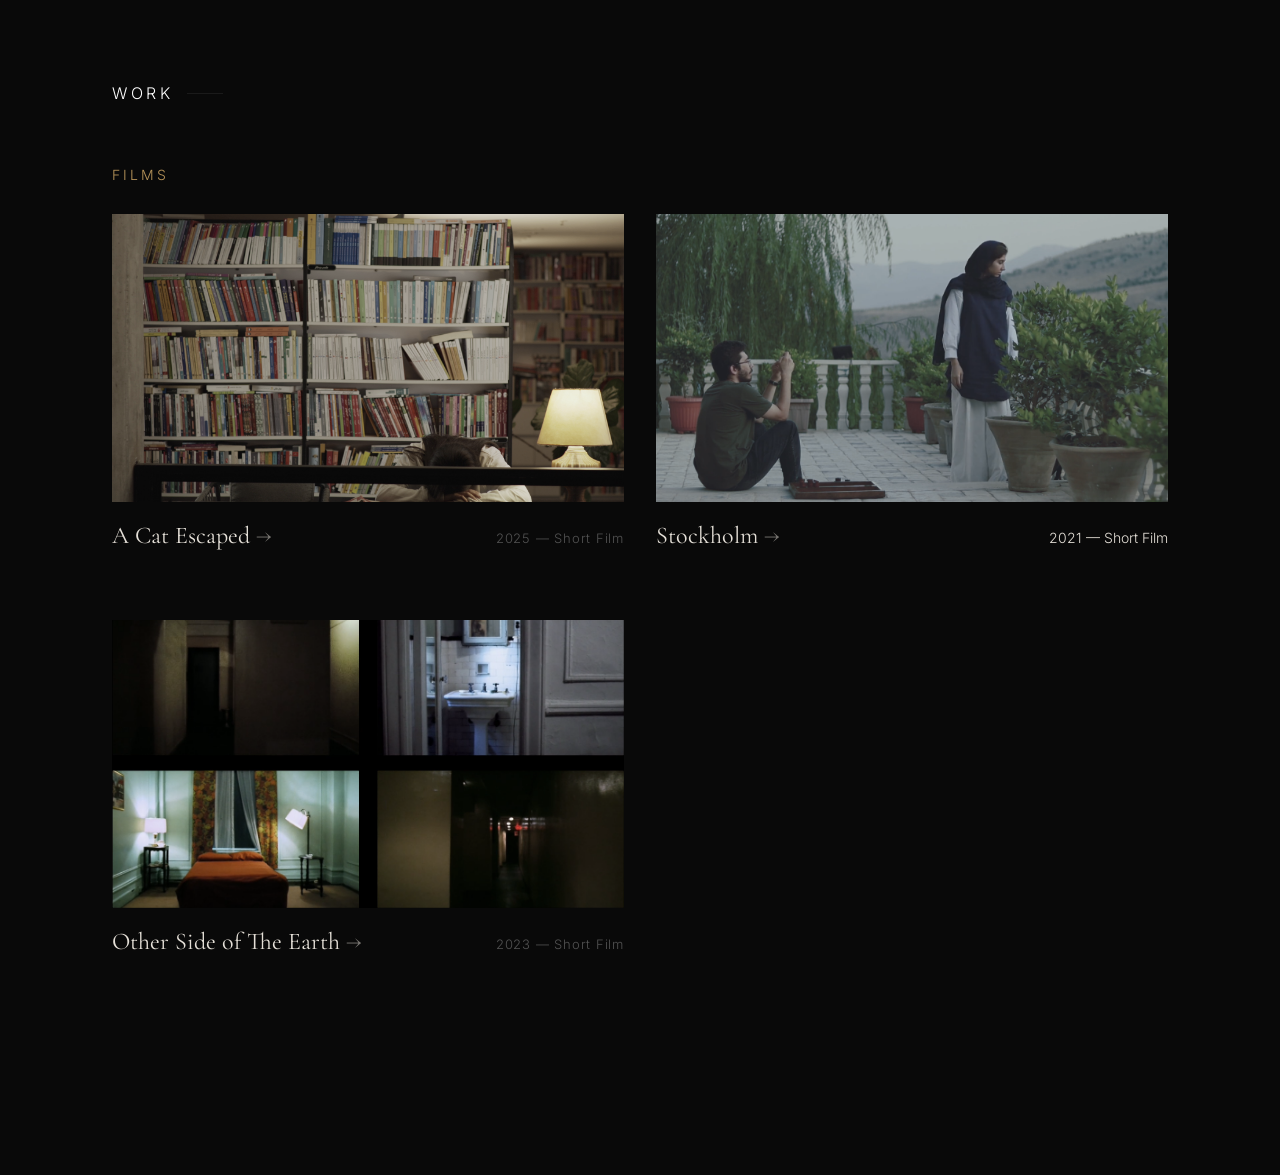
==== commit db6d3e75: "Fix mobile scroll (iOS) and add hero film jump links" ====
--- a/index.html
+++ b/index.html
@@ -6,7 +6,7 @@
   <title>Arman Mohseni</title>
   <link rel="preconnect" href="https://fonts.googleapis.com" />
   <link href="https://fonts.googleapis.com/css2?family=Cormorant+Garamond:ital,wght@0,300;0,400;1,300;1,400&family=Inter:wght@300;400&display=swap" rel="stylesheet" />
-  <link rel="stylesheet" href="style.css">
+  <link rel="stylesheet" href="style.css?v=3">
 </head>
 <body>
 
@@ -28,6 +28,12 @@
     <p class="hero-eyebrow">Filmmaker &amp; Creative Director</p>
     <h1 class="hero-name">Arman<br><em>Mohseni</em></h1>
     <p class="hero-sub"> Tehran based independent filmmaker and creative director. </p>
+    <div class="preview-jumps">
+      <a href="#work">Work ↓</a>
+      <a href="films/a-cat-escaped/">A Cat Escaped</a>
+      <a href="films/stockholm/">Stockholm</a>
+      <a href="films/detective/">Other Side</a>
+    </div>
   </header>
 
   <hr class="divider" />
--- a/style.css
+++ b/style.css
@@ -337,7 +337,7 @@
     /* ─── MOBILE ─── */
     @media (max-width: 720px) {
       nav { padding: 20px 24px; }
-      .nav-links { display: none; }
+      .nav-links { display: flex; flex-wrap: wrap; gap: 16px; justify-content: flex-end; }
       .hero { padding: 0 24px 64px; }
       section { padding: 80px 24px; }
       .divider { margin: 0 24px; }
@@ -391,10 +391,10 @@
 #about .detail-label {
   color: var(--accent);
 }
-/* Work section scrollable */
+/* Work section: no viewport lock */
 #work {
-  height: 100vh;
-  overflow-y: scroll;
+  height: auto;
+  overflow: visible;
 }
 
 /* Work header white and larger */
@@ -428,26 +428,24 @@
 #work .dir-meta {
   font-size: 13px;
 }
-/* Lock homepage and about, allow work to scroll */
+/* Preview: normal page scroll so Work + film links are reachable */
 html, body {
-  overflow: hidden;
-  height: 100%;
+  overflow: visible;
+  height: auto;
+  min-height: 100%;
+  -webkit-overflow-scrolling: touch;
 }
 
 #about {
-  height: 100vh;
-  overflow: hidden;
+  min-height: auto;
+  height: auto;
+  overflow: visible;
 }
 
 #work {
-  height: 100vh;
-  overflow-y: auto;
-  scrollbar-width: none;
-  -ms-overflow-style: none;
-}
-
-#work::-webkit-scrollbar {
-  display: none;
+  min-height: auto;
+  height: auto;
+  overflow: visible;
 }
 .film-card, .dir-card {
   text-decoration: none;
@@ -462,8 +460,8 @@
   gap: 32px;
 }
 #about {
-  height: 100vh;
-  overflow: hidden;
+  height: auto;
+  overflow: visible;
   padding: 110px 52px;
 }
 
@@ -523,3 +521,51 @@
 
 /* preview: always show */
 .reveal { opacity: 1 !important; transform: none !important; }
+
+
+/* PREVIEW film-card hint */
+.film-card { display: block !important; }
+.film-card .film-title::after { content: " →"; opacity: 0.5; }
+
+
+/* MOBILE SCROLL FIX v3 */
+html, body {
+  overflow: visible !important;
+  height: auto !important;
+  max-height: none !important;
+  position: static !important;
+  overscroll-behavior: auto !important;
+}
+#about, #work, .about-inner {
+  height: auto !important;
+  max-height: none !important;
+  overflow: visible !important;
+}
+.hero {
+  height: auto !important;
+  min-height: 70vh;
+  padding-bottom: 48px !important;
+}
+.preview-jumps {
+  display: flex;
+  flex-wrap: wrap;
+  gap: 10px;
+  margin-top: 28px;
+}
+.preview-jumps a {
+  display: inline-block;
+  padding: 10px 14px;
+  border: 1px solid #525252;
+  color: #E4DFD7 !important;
+  text-decoration: none;
+  font-size: 11px;
+  letter-spacing: 0.12em;
+  text-transform: uppercase;
+}
+.preview-jumps a:hover { border-color: #E4DFD7; }
+@media (max-width: 720px) {
+  .nav-links { display: none !important; }
+  .hero { min-height: 60vh; }
+  .about-inner { grid-template-columns: 1fr !important; height: auto !important; }
+  .about-portrait { height: 40vh !important; }
+}
